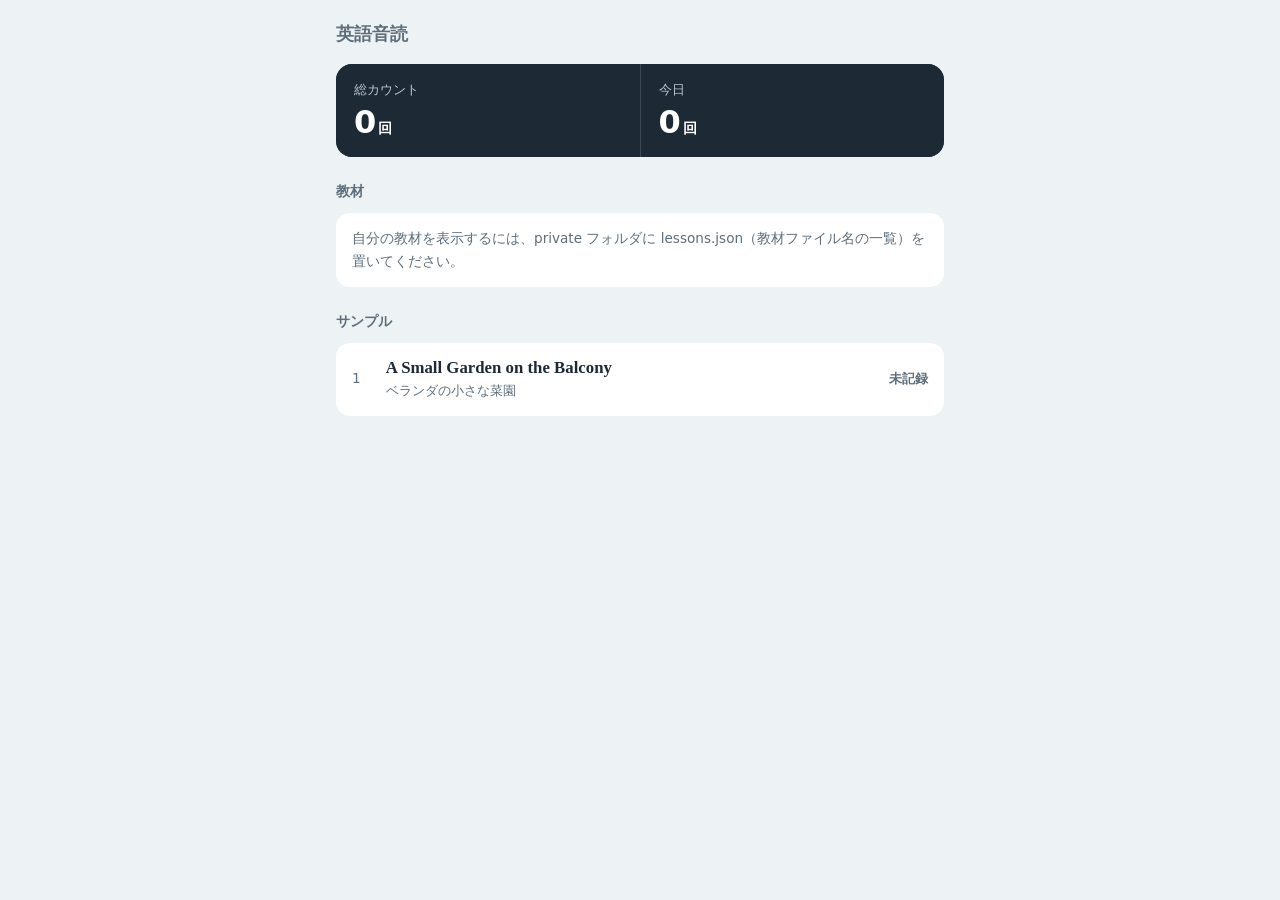
==== index.html @ af5139f3 "Initial commit" ====
<!DOCTYPE html>
<html lang="ja">
<head>
  <meta charset="UTF-8">
  <meta name="viewport" content="width=device-width, initial-scale=1, viewport-fit=cover">
  <meta name="theme-color" content="#1D2A36">
  <title>英語音読</title>
  <link rel="stylesheet" href="css/style.css">

  <!-- ホーム画面に追加したときの設定（PWA） -->
  <link rel="manifest" href="manifest.json">
  <link rel="apple-touch-icon" href="icons/apple-touch-icon.png">
  <meta name="apple-mobile-web-app-title" content="英語音読">
</head>
<body>

  <main class="page page-list">

    <h1 class="app-title">英語音読</h1>

    <!-- 総カウントと今日のカウント -->
    <section class="stats" aria-label="勉強記録">
      <div class="stat">
        <p class="stat-label">総カウント</p>
        <p class="stat-value"><span id="total-count">0</span><span class="stat-unit">回</span></p>
      </div>
      <div class="stat">
        <p class="stat-label">今日</p>
        <p class="stat-value"><span id="today-count">0</span><span class="stat-unit">回</span></p>
      </div>
    </section>

    <!-- 自分の教材（private/lessons.json に書いたもの） -->
    <h2 class="list-heading">教材</h2>
    <ul id="private-list" class="lesson-list"></ul>
    <p id="private-note" class="list-note" hidden></p>

    <!-- サンプル教材 -->
    <h2 class="list-heading">サンプル</h2>
    <ul id="sample-list" class="lesson-list"></ul>

  </main>

  <!-- 読み込む順番が大事：progress → list -->
  <script src="js/progress.js"></script>
  <script src="js/list.js"></script>

  <!-- オフラインでも起動できるようにする（公開したサイトでだけ動かす） -->
  <script>
    if ("serviceWorker" in navigator &&
        location.hostname !== "127.0.0.1" &&
        location.hostname !== "localhost") {
      navigator.serviceWorker.register("sw.js");
    }
  </script>
</body>
</html>
---- css/style.css ----
/* ==============================
   色・文字などの基本設定
   ここを変えると全体の見た目が変わります
============================== */
:root {
  --bg: #EDF2F4;          /* 背景：霧のような薄い青灰色 */
  --surface: #FFFFFF;     /* 文のカード */
  --ink: #1D2A36;         /* 文字・プレーヤー背景 */
  --muted: #5E6E7B;       /* 訳・補足の文字 */
  --line: #D3DDE3;        /* 区切り線 */
  --accent: #1F6F8B;      /* 湖のような青（再生ボタンなど） */
  --accent-soft: #D6E7EE; /* 薄いアクセント */
  --record: #2E7D4F;      /* 記録の緑 */
  --idiom: #C2461E;       /* 熟語のオレンジ */

  --font-en: "Iowan Old Style", "Palatino Linotype", Palatino, Georgia, serif;
  --font-ja: "Hiragino Sans", "Hiragino Kaku Gothic ProN", "Noto Sans JP", system-ui, sans-serif;

  --player-height: 212px; /* 下の固定プレーヤーの高さ（本文が隠れないように使う） */
}

* {
  box-sizing: border-box;
}

html {
  -webkit-text-size-adjust: 100%;
}

body {
  margin: 0;
  background: var(--bg);
  color: var(--ink);
  font-family: var(--font-ja);
  line-height: 1.6;
}

button {
  font: inherit;
  color: inherit;
  cursor: pointer;
  -webkit-tap-highlight-color: transparent;
}

button:focus-visible,
input:focus-visible {
  outline: 3px solid var(--accent);
  outline-offset: 2px;
}

/* ==============================
   ページ全体
============================== */
.page {
  max-width: 640px;
  margin: 0 auto;
  padding: calc(20px + env(safe-area-inset-top)) 16px
           calc(var(--player-height) + 24px + env(safe-area-inset-bottom));
}

/* ==============================
   タイトル
============================== */
.lesson-head {
  margin-bottom: 16px;
}

.lesson-title {
  margin: 0;
  font-family: var(--font-en);
  font-size: 1.6rem;
  font-weight: 600;
  line-height: 1.25;
}

.lesson-title-ja {
  margin: 6px 0 0;
  color: var(--muted);
  font-size: 0.95rem;
}

.lesson-title-ja:empty {
  display: none;
}

.record-summary {
  display: inline-block;
  margin: 10px 0 0;
  color: var(--muted);
  font-size: 0.85rem;
}

.record-summary.has-record {
  padding: 2px 12px;
  border-radius: 999px;
  background: var(--record);
  color: #fff;
  font-weight: 600;
}

/* hidden属性を確実に効かせる */
[hidden] {
  display: none !important;
}

/* ==============================
   訳の表示切り替えボタン
============================== */
.toolbar {
  display: flex;
  justify-content: flex-end;
  margin-bottom: 12px;
}

.toggle-ja {
  min-height: 44px;
  padding: 0 18px;
  border: 1.5px solid var(--accent);
  border-radius: 999px;
  background: var(--surface);
  color: var(--accent);
  font-weight: 600;
}

.toggle-ja[aria-pressed="false"] {
  background: var(--accent);
  color: #fff;
}

/* ==============================
   段落ごとの英文と訳
============================== */
.paragraphs {
  display: flex;
  flex-direction: column;
  gap: 12px;
}

.paragraph {
  padding: 18px 18px 20px;
  background: var(--surface);
  border-radius: 14px;
}

.paragraph-en {
  margin: 0;
  font-family: var(--font-en);
  font-size: 1.2rem;
  line-height: 1.75;
}

.paragraph-ja {
  margin: 14px 0 0;
  padding-top: 12px;
  border-top: 1px solid var(--line);
  color: var(--muted);
  font-size: 0.95rem;
  line-height: 1.8;
}

/* 熟語のハイライト（英文・訳とも同じ色） */
.idiom {
  color: var(--idiom);
}

.paragraph-en .idiom {
  font-weight: 700;
}

.paragraph-ja .idiom {
  font-weight: 600;
}

/* 段落の枠をタップできるボタンにする */
.paragraph.has-ja {
  cursor: pointer;
  touch-action: manipulation;          /* ダブルタップでの拡大を防ぐ */
  -webkit-tap-highlight-color: transparent;
  transition: background-color 0.15s;
}

.paragraph.has-ja:active {
  background: var(--accent-soft);      /* 押した瞬間だけ色が変わる */
}

/* 訳が隠れている段落 */
.paragraph.is-ja-hidden .paragraph-ja {
  display: none;
}

/* 英文の右下の「+」ボタン */
.paragraph-en {
  display: flow-root; /* 右に寄せたボタンが段落からはみ出さないようにする */
}

.paragraph-toggle {
  float: right;
  display: inline-flex;
  align-items: center;
  justify-content: center;
  width: 26px;
  height: 26px;
  margin: 5px 0 0 10px;
  padding: 0;
  border: none;
  border-radius: 50%;
  background: var(--accent);
  color: #fff;
  vertical-align: middle;
}

/* 「+」の形をCSSで描く（開くと45度回って「×」になる） */
.paragraph-toggle-icon {
  position: relative;
  width: 12px;
  height: 12px;
  transition: transform 0.2s;
}

.paragraph-toggle-icon::before,
.paragraph-toggle-icon::after {
  content: "";
  position: absolute;
  left: 50%;
  top: 50%;
  background: currentColor;
  border-radius: 1px;
  transform: translate(-50%, -50%);
}

.paragraph-toggle-icon::before {
  width: 12px;
  height: 2px;
}

.paragraph-toggle-icon::after {
  width: 2px;
  height: 12px;
}

.paragraph-toggle[aria-expanded="true"] {
  background: var(--accent-soft);
  color: var(--accent);
}

.paragraph-toggle[aria-expanded="true"] .paragraph-toggle-icon {
  transform: rotate(45deg);
}

/* 全部の訳を隠したときは、タイトルの訳も隠す */
body.hide-ja .lesson-title-ja {
  display: none;
}

@media (prefers-reduced-motion: reduce) {
  .paragraph.has-ja,
  .paragraph-toggle-icon {
    transition: none;
  }
}

/* エラーメッセージ */
.message {
  padding: 14px 16px;
  border-radius: 12px;
  background: #FBEAEA;
  color: #8A2323;
  font-size: 0.95rem;
}

/* ==============================
   勉強記録ボタン
============================== */
.finish {
  margin-top: 24px;
  text-align: center;
}

.record-btn {
  width: 100%;
  min-height: 56px;
  border: none;
  border-radius: 14px;
  background: var(--record);
  color: #fff;
  font-size: 1.05rem;
  font-weight: 700;
}

.record-btn:disabled {
  opacity: 0.5;
}

.record-status {
  min-height: 1.6em;
  margin: 10px 0 0;
  color: var(--record);
  font-size: 0.9rem;
  font-weight: 600;
}

.undo-btn {
  min-height: 44px;
  padding: 0 16px;
  border: none;
  background: transparent;
  color: var(--muted);
  font-size: 0.85rem;
  text-decoration: underline;
}

/* 一覧へ戻るリンク */
.back-nav {
  margin-bottom: 8px;
}

.back-link {
  display: inline-flex;
  align-items: center;
  min-height: 44px;
  color: var(--accent);
  font-weight: 600;
  text-decoration: none;
}

/* ==============================
   熟語一覧
============================== */
.idiom-section {
  margin-top: 20px;
}

/* 「熟語 16個 ＋」の開閉ボタン */
.idiom-summary {
  display: flex;
  align-items: center;
  justify-content: space-between;
  min-height: 56px;
  padding: 0 16px;
  border-radius: 14px;
  background: var(--surface);
  cursor: pointer;
  list-style: none;                  /* 標準の ▶ マークを消す */
  -webkit-tap-highlight-color: transparent;
}

.idiom-summary::-webkit-details-marker {
  display: none;                     /* Safari用：標準の ▶ マークを消す */
}

.idiom-summary:active {
  background: var(--accent-soft);
}

.idiom-summary:focus-visible {
  outline: 3px solid var(--accent);
  outline-offset: 2px;
}

.idiom-section[open] .idiom-summary {
  margin-bottom: 10px;
}

.idiom-heading {
  font-size: 1.05rem;
  font-weight: 700;
}

.idiom-summary-btn {
  display: inline-flex;
  align-items: center;
  justify-content: center;
  width: 26px;
  height: 26px;
  border-radius: 50%;
  background: var(--accent);
  color: #fff;
}

.idiom-section[open] .idiom-summary-btn {
  background: var(--accent-soft);
  color: var(--accent);
}

.idiom-section[open] .idiom-summary-btn .paragraph-toggle-icon {
  transform: rotate(45deg);
}

.idiom-count {
  margin-left: 4px;
  color: var(--muted);
  font-size: 0.85rem;
  font-weight: 600;
}

.idiom-list {
  list-style: none;
  margin: 0;
  padding: 0;
  display: flex;
  flex-direction: column;
  gap: 10px;
}

.idiom-card {
  padding: 14px 16px 16px;
  border-radius: 14px;
  background: var(--surface);
}

.idiom-head {
  display: flex;
  align-items: baseline;
  gap: 10px;
}

.idiom-no {
  flex: none;
  min-width: 1.4em;
  color: var(--muted);
  font-size: 0.8rem;
  font-variant-numeric: tabular-nums;
}

.idiom-phrase {
  font-family: var(--font-en);
  font-size: 1.15rem;
  font-weight: 700;
  line-height: 1.35;
}

.idiom-meaning {
  margin: 4px 0 0;
  color: var(--idiom);
  font-size: 0.95rem;
  font-weight: 600;
}

.idiom-example {
  margin: 10px 0 0;
  font-family: var(--font-en);
  font-size: 1rem;
  line-height: 1.55;
}

.idiom-example .idiom {
  font-weight: 700;
}

.idiom-example-ja {
  margin: 2px 0 0;
  color: var(--muted);
  font-size: 0.85rem;
  line-height: 1.6;
}

.idiom-note {
  margin: 10px 0 0;
  padding-top: 8px;
  border-top: 1px dashed var(--line);
  color: var(--muted);
  font-size: 0.8rem;
  line-height: 1.6;
}

/* ==============================
   タップできる熟語と、意味パネル
============================== */
.idiom-link {
  cursor: pointer;
  text-decoration: underline dotted;
  text-decoration-thickness: 1.5px;
  text-underline-offset: 4px;
  -webkit-tap-highlight-color: transparent;
}

.idiom-link:active {
  background: #FBE3D9;
  border-radius: 3px;
}

.idiom-link:focus-visible {
  outline: 2px solid var(--accent);
  outline-offset: 2px;
  border-radius: 3px;
}

.sheet {
  position: fixed;
  inset: 0;
  z-index: 20; /* プレーヤーより手前に出す */
}

.sheet-backdrop {
  position: absolute;
  inset: 0;
  background: rgba(29, 42, 54, 0.45);
  opacity: 0;
  transition: opacity 0.22s;
}

.sheet-panel {
  position: absolute;
  left: 0;
  right: 0;
  bottom: 0;
  max-width: 640px;
  max-height: 75vh;
  margin: 0 auto;
  padding: 20px 20px calc(28px + env(safe-area-inset-bottom));
  overflow-y: auto;
  border-radius: 20px 20px 0 0;
  background: var(--surface);
  transform: translateY(100%);
  transition: transform 0.22s ease-out;
}

.sheet.is-open .sheet-backdrop {
  opacity: 1;
}

.sheet.is-open .sheet-panel {
  transform: translateY(0);
}

.sheet-close {
  float: right;
  display: inline-flex;
  align-items: center;
  justify-content: center;
  width: 40px;
  height: 40px;
  margin: -6px -6px 0 12px;
  border: none;
  border-radius: 50%;
  background: var(--accent-soft);
  color: var(--accent);
}

.sheet-close .paragraph-toggle-icon {
  transform: rotate(45deg); /* 「+」を回して「×」にする */
}

/* パネルの中は、一覧のカードより少し大きめの文字にする */
.sheet-body .idiom-phrase {
  font-size: 1.35rem;
}

.sheet-body .idiom-meaning {
  font-size: 1.05rem;
}

.sheet-body .idiom-example {
  font-size: 1.1rem;
}

.sheet-body .idiom-example-ja {
  font-size: 0.95rem;
}

@media (prefers-reduced-motion: reduce) {
  .sheet-backdrop,
  .sheet-panel {
    transition: none;
  }
}

/* ==============================
   画面下の音声プレーヤー
============================== */
.player {
  position: fixed;
  left: 0;
  right: 0;
  bottom: 0;
  z-index: 10;
  padding: 12px 16px calc(14px + env(safe-area-inset-bottom));
  background: var(--ink);
  color: #fff;
  border-radius: 20px 20px 0 0;
}

.player > * {
  max-width: 640px;
  margin-left: auto;
  margin-right: auto;
}

/* 再生位置バー */
.seek-row {
  display: flex;
  align-items: center;
  gap: 10px;
}

.time {
  min-width: 2.8em;
  font-size: 0.8rem;
  font-variant-numeric: tabular-nums;
  color: #B9C6D0;
}

.time:last-child {
  text-align: right;
}

.seek {
  flex: 1;
  height: 32px;
  margin: 0;
  accent-color: #7FC3DA;
}

/* 戻る・再生・進む */
.control-row {
  display: flex;
  align-items: center;
  justify-content: center;
  gap: 28px;
  margin-top: 6px;
}

.skip-btn {
  display: flex;
  flex-direction: column;
  align-items: center;
  justify-content: center;
  width: 64px;
  height: 64px;
  border: 1.5px solid #4A5B6A;
  border-radius: 50%;
  background: transparent;
  color: #fff;
  line-height: 1.1;
}

.skip-num {
  font-size: 1.15rem;
  font-weight: 700;
}

.skip-label {
  font-size: 0.7rem;
  color: #B9C6D0;
}

.play-btn {
  display: flex;
  align-items: center;
  justify-content: center;
  width: 80px;
  height: 80px;
  border: none;
  border-radius: 50%;
  background: var(--accent);
  color: #fff;
}

.play-btn svg {
  width: 38px;
  height: 38px;
  fill: currentColor;
}

/* 再生中は一時停止アイコンに切り替え */
.play-btn .icon-pause {
  display: none;
}

.play-btn.is-playing .icon-play {
  display: none;
}

.play-btn.is-playing .icon-pause {
  display: block;
}

.skip-btn:active,
.play-btn:active,
.speed-btn:active,
.record-btn:active {
  transform: scale(0.97);
}

/* 再生速度 */
.speed-row {
  display: grid;
  grid-template-columns: repeat(3, 1fr);
  gap: 8px;
  margin-top: 12px;
}

.speed-btn {
  min-height: 44px;
  border: 1.5px solid #4A5B6A;
  border-radius: 12px;
  background: transparent;
  color: #fff;
  font-weight: 600;
  font-variant-numeric: tabular-nums;
}

.speed-btn[aria-pressed="true"] {
  border-color: #7FC3DA;
  background: #7FC3DA;
  color: var(--ink);
}

/* ボタンのアニメーションが苦手な設定の人向け */
@media (prefers-reduced-motion: reduce) {
  .skip-btn:active,
  .play-btn:active,
  .speed-btn:active,
  .record-btn:active {
    transform: none;
  }
}

/* ==============================
   一覧画面（index.html）
============================== */
.page-list {
  padding-bottom: calc(32px + env(safe-area-inset-bottom));
}

.app-title {
  margin: 0 0 16px;
  font-size: 1.1rem;
  font-weight: 700;
  color: var(--muted);
}

/* 総カウント・今日のカウント */
.stats {
  display: grid;
  grid-template-columns: 1fr 1fr;
  gap: 1px;
  margin-bottom: 24px;
  border-radius: 16px;
  overflow: hidden;
  background: #3A4A58;
}

.stat {
  padding: 16px 18px;
  background: var(--ink);
  color: #fff;
}

.stat-label {
  margin: 0;
  color: #B9C6D0;
  font-size: 0.8rem;
}

.stat-value {
  margin: 2px 0 0;
  font-size: 2rem;
  font-weight: 700;
  line-height: 1.2;
  font-variant-numeric: tabular-nums;
}

.stat-unit {
  margin-left: 2px;
  font-size: 0.9rem;
  font-weight: 600;
}

.list-heading {
  margin: 24px 0 10px;
  color: var(--muted);
  font-size: 0.85rem;
  font-weight: 600;
}

.lesson-list {
  list-style: none;
  margin: 0;
  padding: 0;
  display: flex;
  flex-direction: column;
  gap: 10px;
}

.lesson-link {
  display: flex;
  align-items: center;
  gap: 12px;
  min-height: 72px;
  padding: 14px 16px;
  border-radius: 14px;
  background: var(--surface);
  color: var(--ink);
  text-decoration: none;
  -webkit-tap-highlight-color: transparent;
}

.lesson-link:active {
  background: var(--accent-soft);
}

.lesson-link:focus-visible {
  outline: 3px solid var(--accent);
  outline-offset: 2px;
}

.lesson-no {
  flex: none;
  width: 1.6em;
  color: var(--muted);
  font-size: 0.85rem;
  font-variant-numeric: tabular-nums;
}

.lesson-text {
  flex: 1;
  min-width: 0;
}

.lesson-name {
  margin: 0;
  font-family: var(--font-en);
  font-size: 1.05rem;
  font-weight: 600;
  line-height: 1.35;
}

.lesson-name-ja {
  margin: 2px 0 0;
  color: var(--muted);
  font-size: 0.8rem;
}

.lesson-count {
  flex: none;
  text-align: right;
}

.lesson-count-num {
  margin: 0;
  color: var(--record);
  font-size: 1.15rem;
  font-weight: 700;
  font-variant-numeric: tabular-nums;
}

.lesson-count-num.is-zero {
  color: var(--muted);
  font-size: 0.8rem;
  font-weight: 600;
}

.lesson-count-date {
  margin: 0;
  color: var(--muted);
  font-size: 0.75rem;
}

.lesson-error {
  padding: 14px 16px;
  border-radius: 14px;
  background: #FBEAEA;
  color: #8A2323;
  font-size: 0.85rem;
}

.list-note {
  margin: 0;
  padding: 14px 16px;
  border-radius: 14px;
  background: var(--surface);
  color: var(--muted);
  font-size: 0.85rem;
  line-height: 1.7;
}
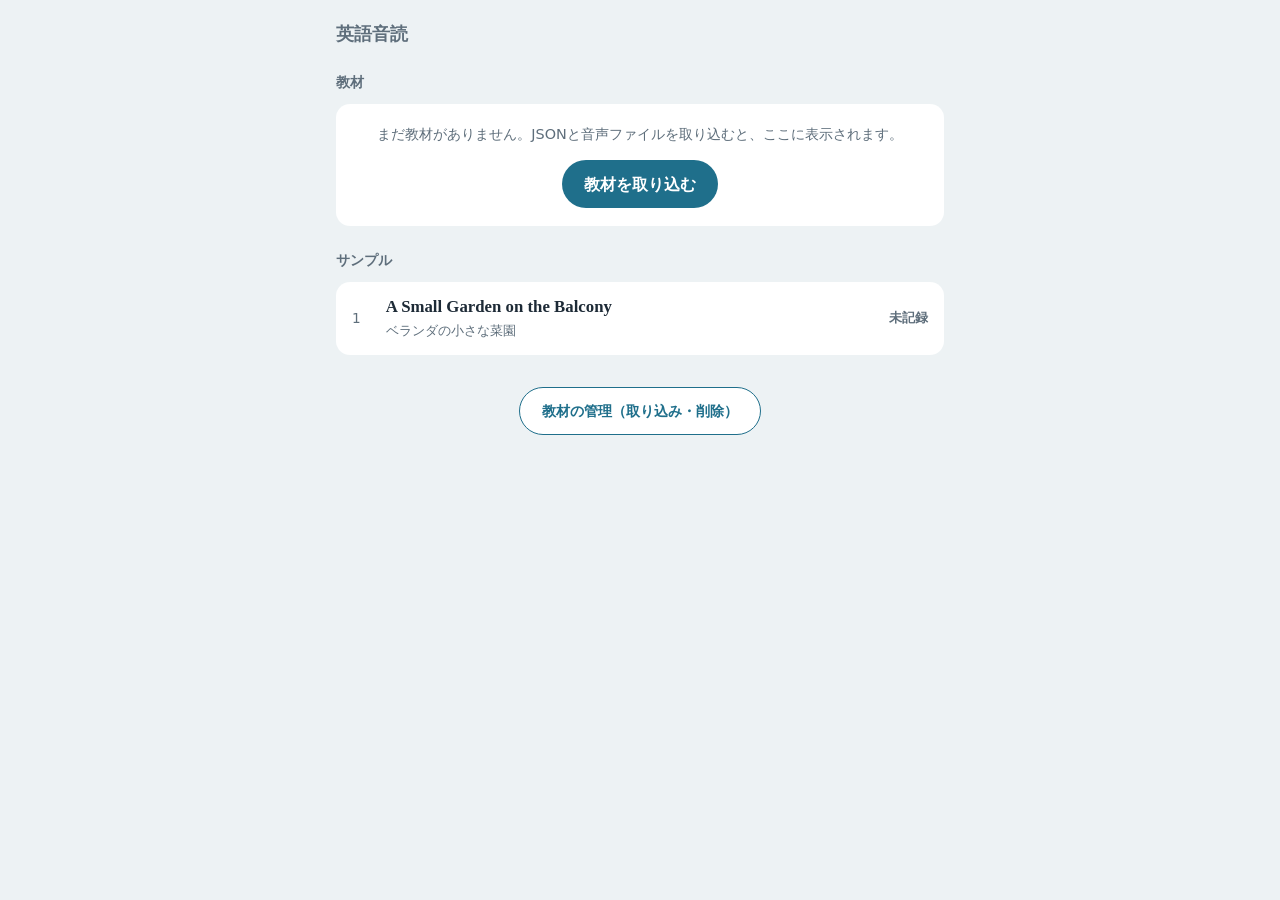
==== commit dd56f8a9: "教材の取り込み機能を追加" ====
--- a/index.html
+++ b/index.html
@@ -18,31 +18,35 @@
 
     <h1 class="app-title">英語音読</h1>
 
-    <!-- 総カウントと今日のカウント -->
-    <section class="stats" aria-label="勉強記録">
-      <div class="stat">
-        <p class="stat-label">総カウント</p>
-        <p class="stat-value"><span id="total-count">0</span><span class="stat-unit">回</span></p>
-      </div>
-      <div class="stat">
-        <p class="stat-label">今日</p>
-        <p class="stat-value"><span id="today-count">0</span><span class="stat-unit">回</span></p>
-      </div>
+    <!-- この端末に取り込んだ教材 -->
+    <h2 class="list-heading">教材</h2>
+    <ul id="imported-list" class="lesson-list"></ul>
+    <div id="imported-empty" class="empty-card" hidden>
+      <p class="empty-text">まだ教材がありません。JSONと音声ファイルを取り込むと、ここに表示されます。</p>
+      <a href="manage.html" class="empty-btn">教材を取り込む</a>
+    </div>
+
+    <!-- PCで確認するときだけ表示（private/lessons.json に書いたもの） -->
+    <section id="dev-section" hidden>
+      <h2 class="list-heading">PCの教材（private）</h2>
+      <ul id="private-list" class="lesson-list"></ul>
+      <p id="private-note" class="list-note" hidden></p>
     </section>
-
-    <!-- 自分の教材（private/lessons.json に書いたもの） -->
-    <h2 class="list-heading">教材</h2>
-    <ul id="private-list" class="lesson-list"></ul>
-    <p id="private-note" class="list-note" hidden></p>
 
     <!-- サンプル教材 -->
     <h2 class="list-heading">サンプル</h2>
     <ul id="sample-list" class="lesson-list"></ul>
 
+    <!-- 教材の管理へ -->
+    <p class="manage-link-wrap">
+      <a href="manage.html" class="manage-link">教材の管理（取り込み・削除）</a>
+    </p>
+
   </main>
 
-  <!-- 読み込む順番が大事：progress → list -->
+  <!-- 読み込む順番が大事：progress → db → list -->
   <script src="js/progress.js"></script>
+  <script src="js/db.js"></script>
   <script src="js/list.js"></script>
 
   <!-- オフラインでも起動できるようにする（公開したサイトでだけ動かす） -->
--- a/css/style.css
+++ b/css/style.css
@@ -874,3 +874,201 @@
   font-size: 0.85rem;
   line-height: 1.7;
 }
+
+/* ==============================
+   一覧画面：教材がまだないとき・管理へのリンク
+============================== */
+.empty-card {
+  padding: 18px 16px;
+  border-radius: 14px;
+  background: var(--surface);
+  text-align: center;
+}
+
+.empty-text {
+  margin: 0 0 14px;
+  color: var(--muted);
+  font-size: 0.9rem;
+  line-height: 1.7;
+}
+
+.empty-btn,
+.manage-link {
+  display: inline-flex;
+  align-items: center;
+  justify-content: center;
+  min-height: 48px;
+  padding: 0 22px;
+  border-radius: 999px;
+  font-weight: 700;
+  text-decoration: none;
+}
+
+.empty-btn {
+  background: var(--accent);
+  color: #fff;
+}
+
+.manage-link-wrap {
+  margin: 32px 0 0;
+  text-align: center;
+}
+
+.manage-link {
+  border: 1.5px solid var(--accent);
+  background: var(--surface);
+  color: var(--accent);
+  font-size: 0.9rem;
+}
+
+.empty-btn:focus-visible,
+.manage-link:focus-visible {
+  outline: 3px solid var(--accent);
+  outline-offset: 2px;
+}
+
+/* ==============================
+   教材の管理（manage.html）
+============================== */
+.manage-title {
+  margin: 0 0 8px;
+  font-size: 1.4rem;
+  font-weight: 700;
+}
+
+.manage-section {
+  margin-bottom: 28px;
+}
+
+/* ファイル選択の本体は隠して、大きなボタンの見た目にする */
+.file-input {
+  position: absolute;
+  width: 1px;
+  height: 1px;
+  opacity: 0;
+}
+
+.import-btn {
+  display: flex;
+  align-items: center;
+  justify-content: center;
+  width: 100%;
+  min-height: 56px;
+  border-radius: 14px;
+  background: var(--accent);
+  color: #fff;
+  font-size: 1.05rem;
+  font-weight: 700;
+  cursor: pointer;
+  -webkit-tap-highlight-color: transparent;
+}
+
+.import-btn:active {
+  transform: scale(0.98);
+}
+
+.import-btn:focus-within {
+  outline: 3px solid var(--accent);
+  outline-offset: 3px;
+}
+
+.import-btn.is-busy {
+  opacity: 0.6;
+  pointer-events: none;
+}
+
+.import-hint {
+  margin: 10px 0 0;
+  color: var(--muted);
+  font-size: 0.8rem;
+  line-height: 1.7;
+}
+
+.result-list {
+  list-style: none;
+  margin: 12px 0 0;
+  padding: 0;
+  display: flex;
+  flex-direction: column;
+  gap: 6px;
+}
+
+.result-item {
+  padding: 10px 14px;
+  border-radius: 10px;
+  font-size: 0.85rem;
+  line-height: 1.6;
+}
+
+.result-item.is-ok {
+  background: #E3F1E8;
+  color: var(--record);
+}
+
+.result-item.is-warn {
+  background: #FBF1DD;
+  color: #8A5A00;
+}
+
+.result-item.is-error {
+  background: #FBEAEA;
+  color: #8A2323;
+}
+
+.usage {
+  margin: -4px 0 10px;
+  color: var(--muted);
+  font-size: 0.8rem;
+}
+
+.saved-list {
+  list-style: none;
+  margin: 0;
+  padding: 0;
+  display: flex;
+  flex-direction: column;
+  gap: 8px;
+}
+
+.saved-item {
+  display: flex;
+  align-items: center;
+  gap: 12px;
+  padding: 12px 12px 12px 16px;
+  border-radius: 14px;
+  background: var(--surface);
+}
+
+.saved-text {
+  flex: 1;
+  min-width: 0;
+}
+
+.saved-name {
+  margin: 0;
+  font-family: var(--font-en);
+  font-weight: 600;
+  line-height: 1.35;
+}
+
+.saved-meta {
+  margin: 2px 0 0;
+  color: var(--muted);
+  font-size: 0.8rem;
+}
+
+.saved-meta.is-warn {
+  color: #8A5A00;
+}
+
+.delete-btn {
+  flex: none;
+  min-width: 64px;
+  min-height: 44px;
+  border: 1.5px solid #C9A3A3;
+  border-radius: 10px;
+  background: transparent;
+  color: #8A2323;
+  font-size: 0.85rem;
+  font-weight: 600;
+}
